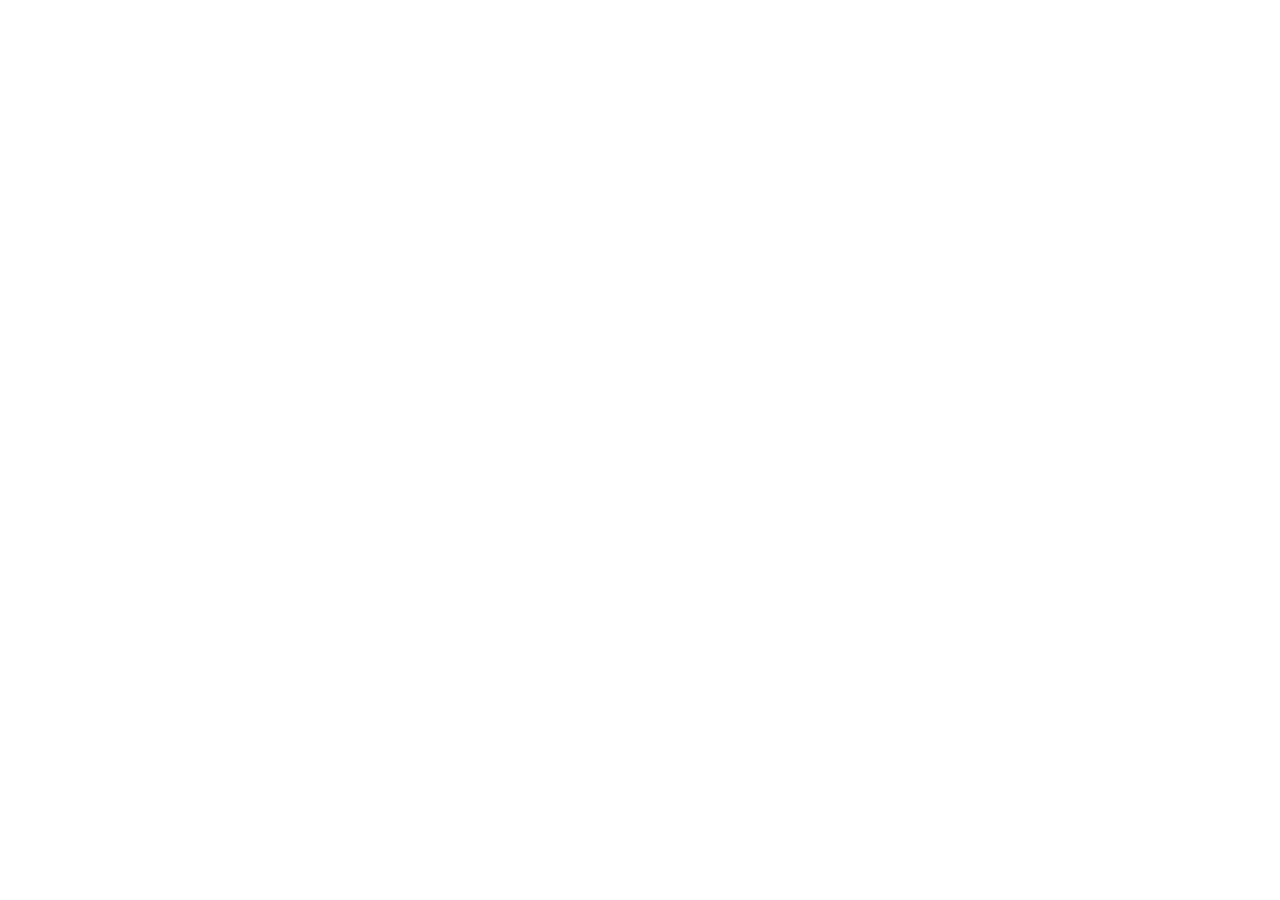
==== kadai_001/index.html @ e3bd2d01 "kadai_001" ====
<!DOCTYPE html>
<html>
  <head>
    <title>My Profile</title>
    <meta charset="UTF-8">
    <meta name="viewport" content="width=device-width, initial-scale=1.0">
    <meta description="Kazuki AsahinnaのWork Gallary">
    <link rel="stylesheet" href="style.css">
  </head>

  <body>
    <!--header-->
    <header>
    </header>

    <!--main-->
    <main>
    </main>

    <!--footer-->
    <footer>
    </footer>
  </body>
</html>
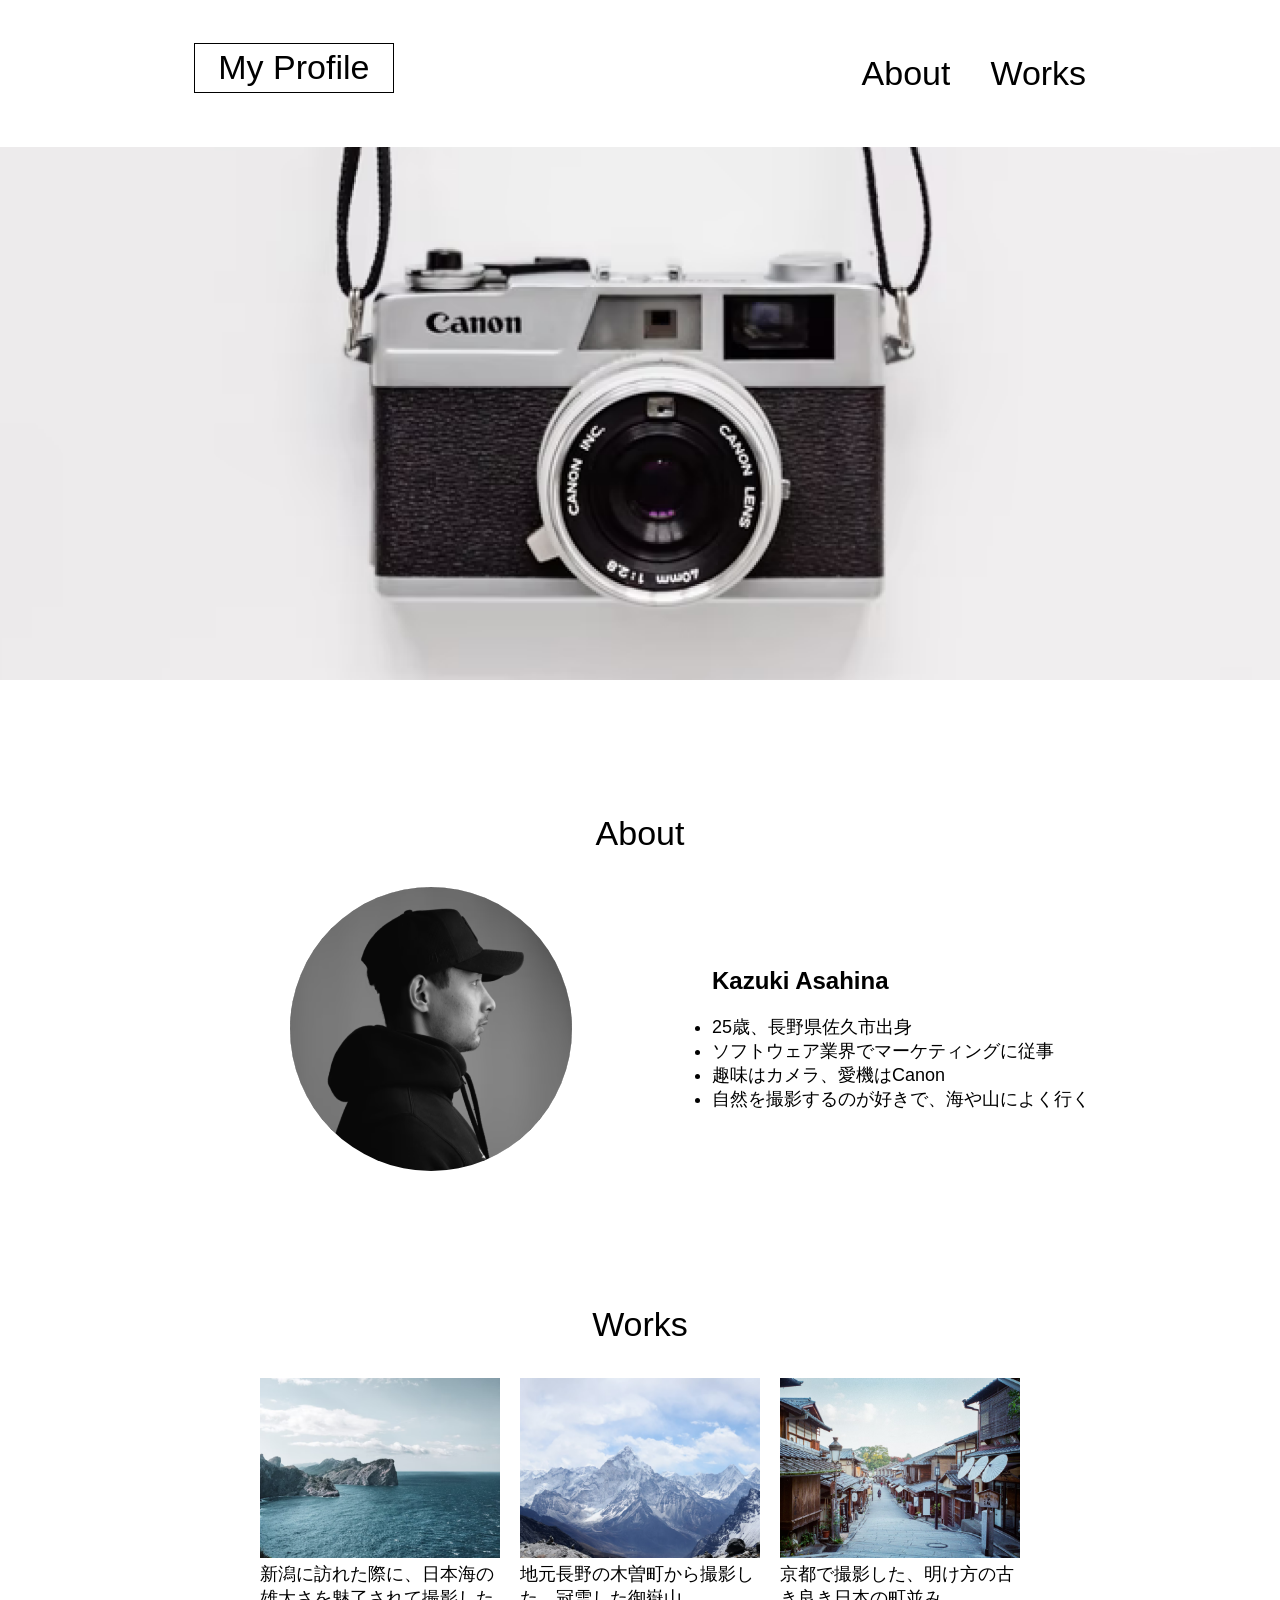
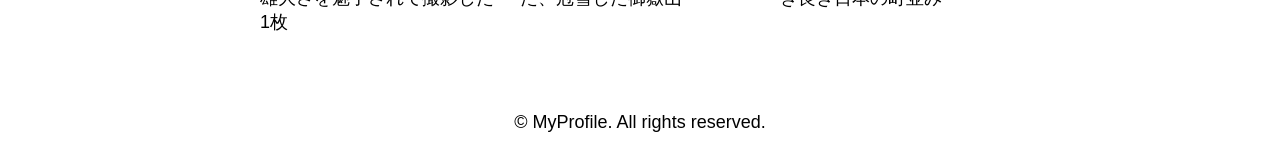
==== commit 6e563204: "kadai_001" ====
--- a/kadai_001/index.html
+++ b/kadai_001/index.html
@@ -1,24 +1,74 @@
 <!DOCTYPE html>
 <html>
   <head>
+    <meta charset="UTF-8">
     <title>My Profile</title>
-    <meta charset="UTF-8">
     <meta name="viewport" content="width=device-width, initial-scale=1.0">
-    <meta description="Kazuki AsahinnaのWork Gallary">
+    <meta description="Kazuki AsahinaのWork Gallary">
     <link rel="stylesheet" href="style.css">
   </head>
 
   <body>
     <!--header-->
     <header>
+      <h1 class="page-title">My Profile</h1>
+
+      <!--pc-nav-->
+      <nav class=" pc-nav-container">
+        <ul class="pc-nav-col">
+          <li class="pc-nav-wrap"><a class="pc-nav-item" href="index.html#about">About</a></li>
+          <li class="pc-nav-wrap"><a class="pc-nav-item" href="index.html#works">Works</a></li>
+        </ul>
+      </nav>
     </header>
 
     <!--main-->
     <main>
+      <article>
+        <!--main-photo-->
+        <div class="main-image">
+          <img src="images/main.png" alt="カメラの写真">
+        </div>
+
+        <!--about-->
+        <section class="about">
+          <h1 class="heading">About</h1>
+          <div class="profile">
+            <img class="about-image" src="images/about.png" alt="自分の写真">
+            <ul class="info">
+              <h2 class="name">Kazuki Asahina</h2>
+              <li>25歳、長野県佐久市出身</li>
+              <li>ソフトウェア業界でマーケティングに従事</li>
+              <li>趣味はカメラ、愛機はCanon</li>
+              <li>自然を撮影するのが好きで、海や山によく行く</li>
+            </ul>
+          </div>
+        </section>
+
+        <!--works-->
+        <section class="works">
+          <h1 class="heading">Works</h1>
+          <div class="works-item">
+            <div class="works-col">
+              <img src="images/works1.png" alt="海の写真">
+              <p>新潟に訪れた際に、日本海の雄大さを魅了されて撮影した1枚</p>
+            </div>
+            <div class="works-col">
+              <img src="images/works2.png" alt="山の写真">
+              <p>地元長野の木曽町から撮影した、冠雪した御嶽山</p>
+            </div>
+            <div class="works-col">
+              <img src="images/works3.png" alt="町の写真">
+              <p>京都で撮影した、明け方の古き良き日本の町並み</p>
+            </div>
+          </div>
+        </section>
+      </article>
     </main>
 
     <!--footer-->
     <footer>
+      <p class="copyright">&copy; MyProfile. All rights reserved.</p>
     </footer>
   </body>
 </html>
--- a/kadai_001/style.css
+++ b/kadai_001/style.css
@@ -0,0 +1,129 @@
+* {
+  box-sizing: border-box;
+  background-color: #fff;
+}
+
+p {
+  color: #000;
+  font-size: 18px;
+  font-weight: normal;
+}
+
+body {
+  margin: 0 auto;
+  font-family: "Noto Sans JP", sans-serif;
+}
+
+header {
+  display: flex;
+  justify-content: space-around;
+  margin: 20px auto;
+}
+
+/* page-title */
+
+.page-title {
+  font-size: 34px;
+  border: 1px solid #000;
+  height: 50px;
+  width: 200px;
+  display: flex;
+  justify-content: center;
+  align-items: center;
+  font-weight: normal;
+}
+
+/* nav */
+
+.pc-nav-container {
+  text-align: center;
+  font-size: 34px;
+}
+
+.pc-nav-col {
+  display: flex;
+}
+
+.pc-nav-wrap {
+  list-style: none;
+}
+
+.pc-nav-item {
+  text-decoration: none;
+  color: #000;
+  margin-left: 40px;
+}
+
+/* main */
+
+.main-image {
+  display: flex;
+  justify-content: center;
+  align-items: center;
+}
+
+.main-image > img {
+  overflow: clip;
+  overflow-clip-margin: content-box;
+  width: 100%;
+}
+
+/* about */
+
+.heading {
+  font-size: 34px;
+  text-align: center;
+  padding-top: 100px;
+  font-weight: normal;
+}
+
+.profile {
+  display: flex;
+  justify-content: center;
+  align-items: center;
+}
+
+.about-image {
+border-radius: 100%;
+margin: 0 100px;
+}
+
+.info {
+  font-size: 18px;
+}
+
+.name {
+  font-size: 24px;
+}
+
+/* works */
+
+.works-item {
+  display: flex;
+  flex-direction: row;
+  justify-content: center;
+  margin: 0 auto;
+  max-width: 960px;
+}
+
+.works-col {
+  margin: 0 10px;
+  padding-bottom: 60px;
+  width: 25%;
+}
+
+.works-col > img {
+  margin: 0 auto;
+  width: 100%;
+}
+
+.works-col > p {
+  margin: 0;
+}
+
+/* footer */
+
+.copyright {
+  font-size: 18px;
+  text-align: center;
+}
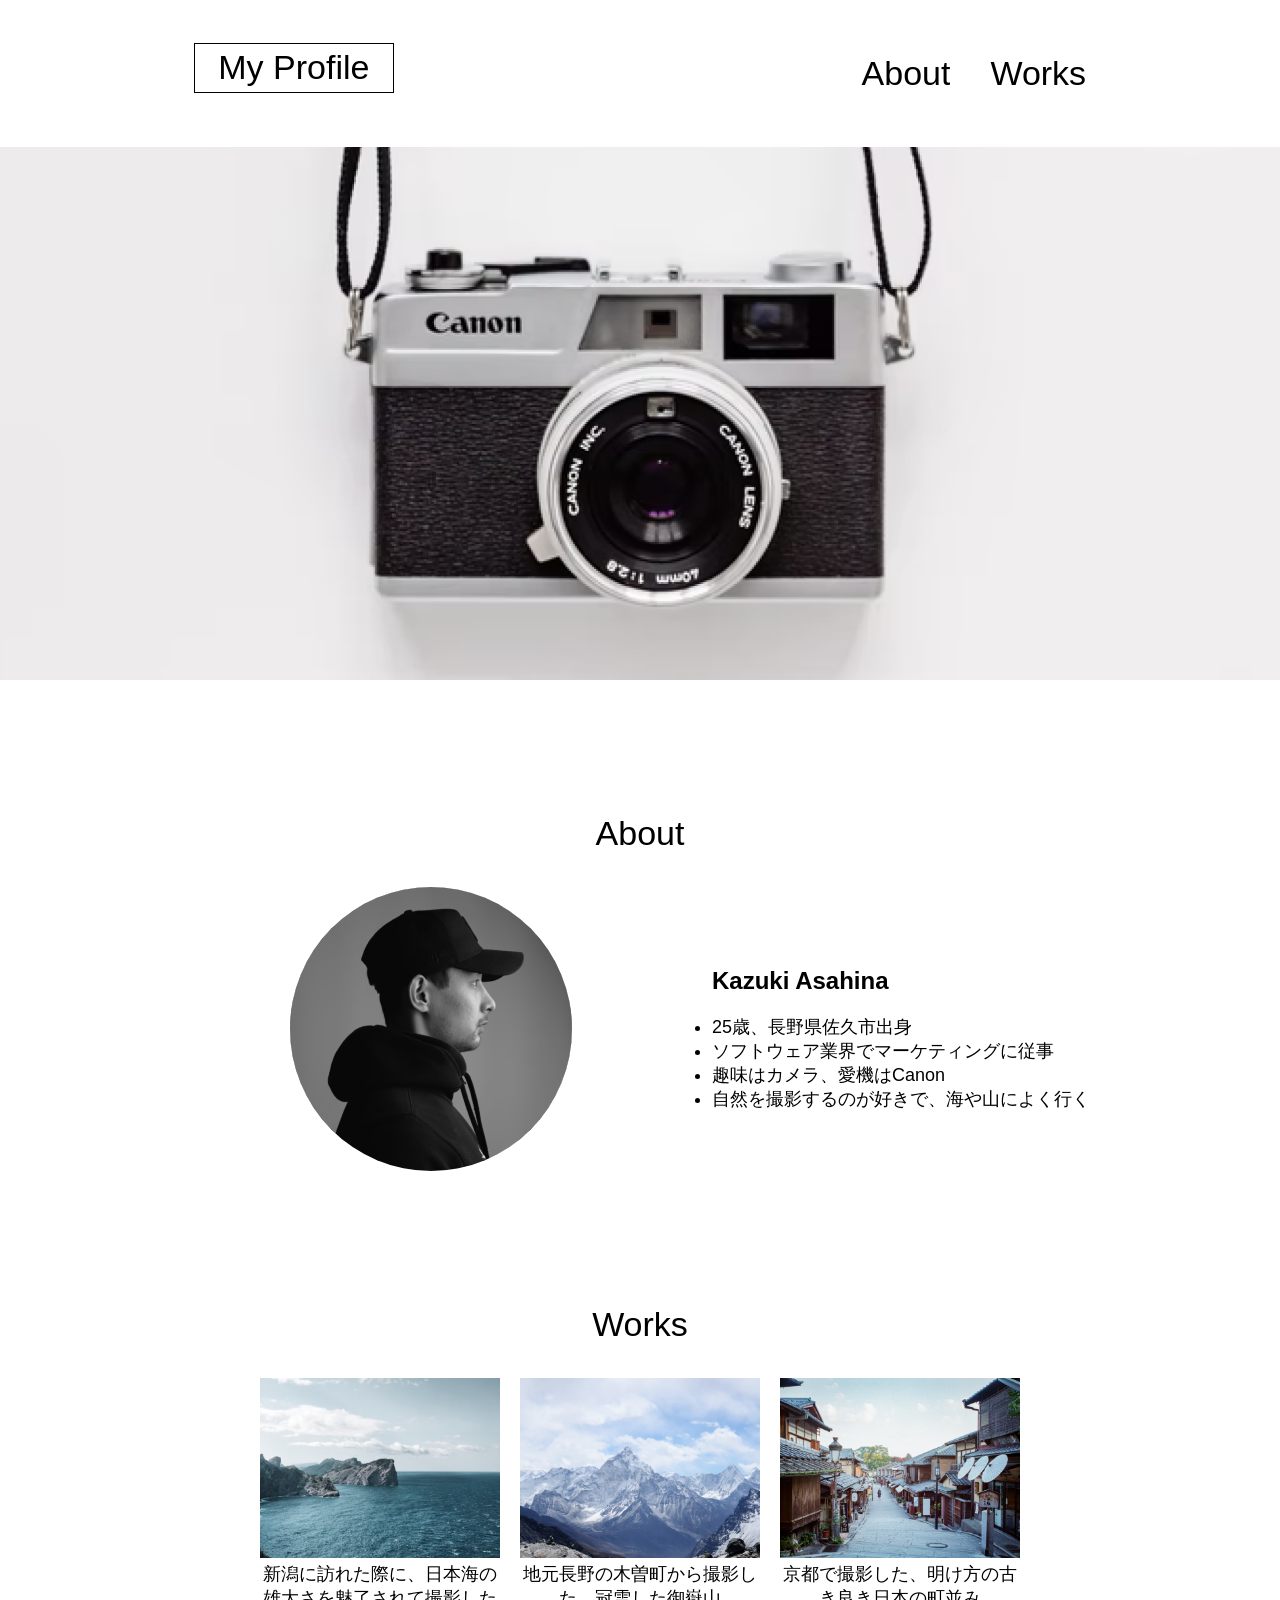
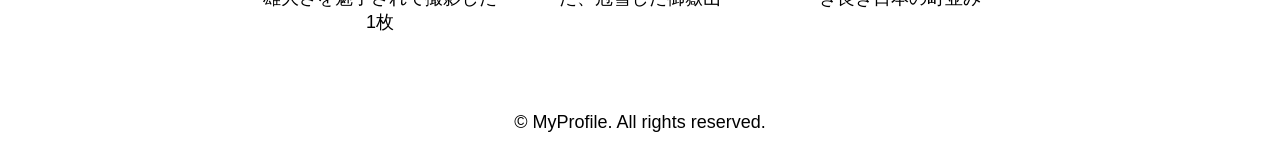
==== commit 9d1cff6f: "kadai_001" ====
--- a/kadai_001/index.html
+++ b/kadai_001/index.html
@@ -13,11 +13,11 @@
     <header>
       <h1 class="page-title">My Profile</h1>
 
-      <!--pc-nav-->
-      <nav class=" pc-nav-container">
-        <ul class="pc-nav-col">
-          <li class="pc-nav-wrap"><a class="pc-nav-item" href="index.html#about">About</a></li>
-          <li class="pc-nav-wrap"><a class="pc-nav-item" href="index.html#works">Works</a></li>
+      <!--nav-->
+      <nav class=" nav-container">
+        <ul class="nav-col">
+          <li class="nav-wrap"><a class="nav-item" href="index.html#about">About</a></li>
+          <li class="nav-wrap"><a class="nav-item" href="index.html#works">Works</a></li>
         </ul>
       </nav>
     </header>
--- a/kadai_001/style.css
+++ b/kadai_001/style.css
@@ -35,20 +35,20 @@
 
 /* nav */
 
-.pc-nav-container {
+.nav-container {
   text-align: center;
   font-size: 34px;
 }
 
-.pc-nav-col {
+.nav-col {
   display: flex;
 }
 
-.pc-nav-wrap {
+.nav-wrap {
   list-style: none;
 }
 
-.pc-nav-item {
+.nav-item {
   text-decoration: none;
   color: #000;
   margin-left: 40px;
@@ -102,6 +102,7 @@
   display: flex;
   flex-direction: row;
   justify-content: center;
+  text-align: center;
   margin: 0 auto;
   max-width: 960px;
 }
@@ -126,4 +127,33 @@
 .copyright {
   font-size: 18px;
   text-align: center;
+}
+
+@media screen and (max-width: 767px) {
+
+  .main-image > img {
+    width: 100%;
+  }
+
+  .profile {
+    flex-direction: column;
+  }
+
+  .about-image {
+    margin: 0 auto;
+    margin-bottom: 20px;
+  }
+
+  .works-item {
+    flex-direction: column;
+    padding: auto;
+    
+  }
+
+  .works-col {
+    width: 100%;
+    padding: 20px;
+    margin-bottom: 20px;
+    text-align: center;
+  }
 }
